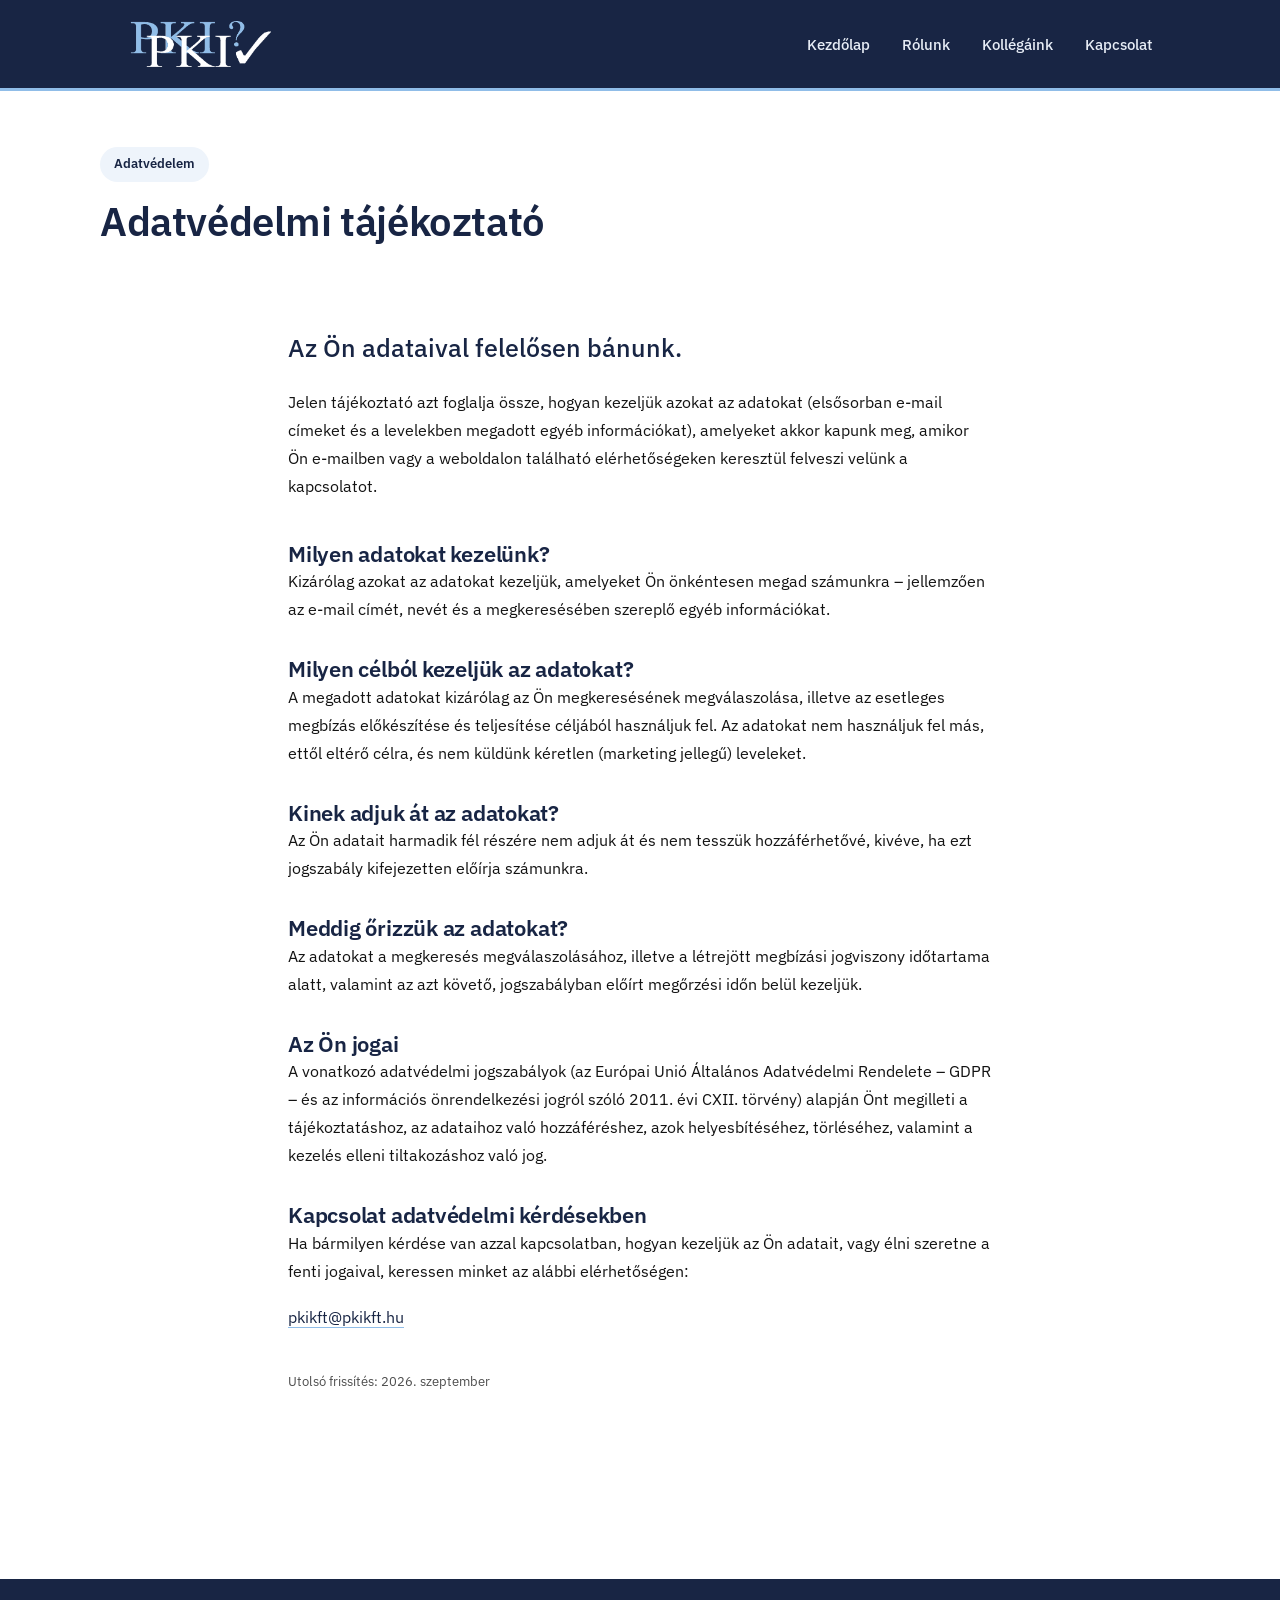
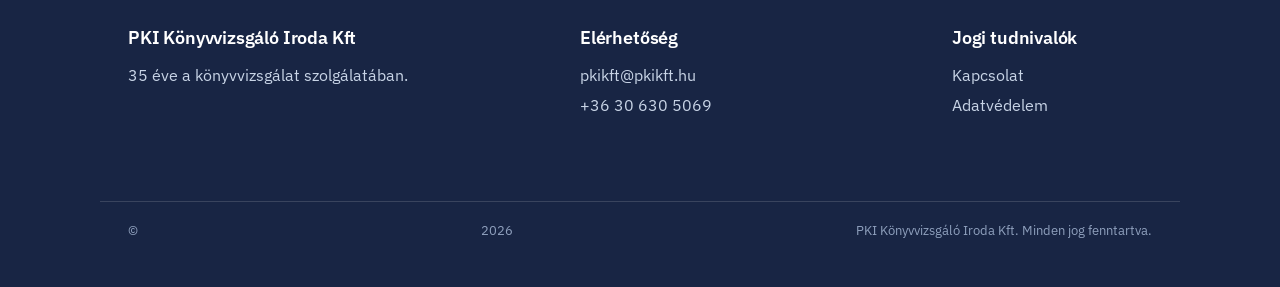
==== adatvedelem.html @ 6ae51c29 "Add files via upload" ====
<!DOCTYPE html>
<html lang="hu">
<head>
<script>document.documentElement.classList.add('js');</script>
<meta charset="UTF-8">
<meta name="viewport" content="width=device-width, initial-scale=1.0">
<title>Adatvédelem – PKI Könyvvizsgáló Iroda Kft</title>
<meta name="description" content="Tájékoztató arról, hogyan kezeli a PKI Könyvvizsgáló Iroda Kft a kapcsolatfelvétel során megadott adatokat.">
<meta property="og:type" content="website">
<meta property="og:url" content="https://pkikft.hu/adatvedelem.html">
<meta property="og:title" content="Adatvédelem – PKI Könyvvizsgáló Iroda Kft">
<meta property="og:description" content="Tájékoztató arról, hogyan kezeli a PKI Könyvvizsgáló Iroda Kft a kapcsolatfelvétel során megadott adatokat.">
<meta property="og:image" content="https://pkikft.hu/assets/og-image.png">
<meta name="twitter:card" content="summary_large_image">
<meta name="twitter:title" content="Adatvédelem – PKI Könyvvizsgáló Iroda Kft">
<meta name="twitter:image" content="https://pkikft.hu/assets/og-image.png">
<link rel="stylesheet" href="assets/styles.css">
</head>
<body>

<header class="site">
  <div class="wrap">
    <a href="index.html" class="logo-link">
      <img src="assets/logo-dark.png" alt="PKI Könyvvizsgáló Iroda Kft" class="logo">
    </a>
    <nav class="main">
      <ul>
        <li><a href="index.html">Kezdőlap</a></li>
        <li><a href="rolunk.html">Rólunk</a></li>
        <li><a href="kollegaink.html">Kollégáink</a></li>
        <li><a href="kapcsolat.html">Kapcsolat</a></li>
      </ul>
    </nav>
  </div>
</header>

<main>
  <div class="wrap page-header">
    <p class="eyebrow reveal">Adatvédelem</p>
    <h1 class="reveal">Adatvédelmi tájékoztató</h1>
  </div>

  <section class="block">
    <div class="wrap reveal" style="max-width:760px;">
      <p class="lead">Az Ön adataival felelősen bánunk.</p>
      <p>Jelen tájékoztató azt foglalja össze, hogyan kezeljük azokat az adatokat (elsősorban e-mail címeket és a levelekben megadott egyéb információkat), amelyeket akkor kapunk meg, amikor Ön e-mailben vagy a weboldalon található elérhetőségeken keresztül felveszi velünk a kapcsolatot.</p>

      <h2 style="margin-top:40px; font-size:22px;">Milyen adatokat kezelünk?</h2>
      <p>Kizárólag azokat az adatokat kezeljük, amelyeket Ön önkéntesen megad számunkra – jellemzően az e-mail címét, nevét és a megkeresésében szereplő egyéb információkat.</p>

      <h2 style="margin-top:32px; font-size:22px;">Milyen célból kezeljük az adatokat?</h2>
      <p>A megadott adatokat kizárólag az Ön megkeresésének megválaszolása, illetve az esetleges megbízás előkészítése és teljesítése céljából használjuk fel. Az adatokat nem használjuk fel más, ettől eltérő célra, és nem küldünk kéretlen (marketing jellegű) leveleket.</p>

      <h2 style="margin-top:32px; font-size:22px;">Kinek adjuk át az adatokat?</h2>
      <p>Az Ön adatait harmadik fél részére nem adjuk át és nem tesszük hozzáférhetővé, kivéve, ha ezt jogszabály kifejezetten előírja számunkra.</p>

      <h2 style="margin-top:32px; font-size:22px;">Meddig őrizzük az adatokat?</h2>
      <p>Az adatokat a megkeresés megválaszolásához, illetve a létrejött megbízási jogviszony időtartama alatt, valamint az azt követő, jogszabályban előírt megőrzési időn belül kezeljük.</p>

      <h2 style="margin-top:32px; font-size:22px;">Az Ön jogai</h2>
      <p>A vonatkozó adatvédelmi jogszabályok (az Európai Unió Általános Adatvédelmi Rendelete – GDPR – és az információs önrendelkezési jogról szóló 2011. évi CXII. törvény) alapján Önt megilleti a tájékoztatáshoz, az adataihoz való hozzáféréshez, azok helyesbítéséhez, törléséhez, valamint a kezelés elleni tiltakozáshoz való jog.</p>

      <h2 style="margin-top:32px; font-size:22px;">Kapcsolat adatvédelmi kérdésekben</h2>
      <p>Ha bármilyen kérdése van azzal kapcsolatban, hogyan kezeljük az Ön adatait, vagy élni szeretne a fenti jogaival, keressen minket az alábbi elérhetőségen:</p>
      <p><a href="mailto:pkikft@pkikft.hu" style="border-bottom:1px solid var(--blue); text-decoration:none; color:var(--navy);">pkikft@pkikft.hu</a></p>

      <p style="margin-top:40px; font-size:13px; color:var(--ink-soft);">Utolsó frissítés: 2026. szeptember</p>
    </div>
  </section>
</main>

<footer class="site">
  <div class="wrap">
    <div class="col">
      <h3>PKI Könyvvizsgáló Iroda Kft</h3>
      <p>35 éve a könyvvizsgálat szolgálatában.</p>
    </div>
    <div class="col">
      <h3>Elérhetőség</h3>
      <p><a href="mailto:pkikft@pkikft.hu">pkikft@pkikft.hu</a></p>
      <p><a href="tel:+36306305069">+36 30 630 5069</a></p>
    </div>
    <div class="col">
      <h3>Jogi tudnivalók</h3>
      <p><a href="kapcsolat.html">Kapcsolat</a></p>
      <p><a href="adatvedelem.html">Adatvédelem</a></p>
    </div>
  </div>
  <div class="wrap bottom">
    © <span id="year"></span> PKI Könyvvizsgáló Iroda Kft. Minden jog fenntartva.
  </div>
</footer>

<script>document.getElementById('year').textContent = new Date().getFullYear();</script>
<script src="assets/scripts.js" defer></script>
</body>
</html>
---- assets/styles.css ----
@import url('https://fonts.googleapis.com/css2?family=IBM+Plex+Sans:wght@400;500;600;700&display=swap');

:root{
  --navy:#182544;
  --navy-deep:#101a30;
  --blue:#90bde8;
  --blue-pale:#eef4fb;
  --white:#ffffff;
  --ink:#131313;
  --ink-soft:#4d4d4d;
  --rule:#d9e3ef;
  --max:1080px;
}

*{ box-sizing:border-box; }

html,body{
  margin:0;
  padding:0;
  background:var(--white);
  color:var(--ink);
  font-family:'IBM Plex Sans', system-ui, sans-serif;
  -webkit-font-smoothing:antialiased;
  scroll-behavior:smooth;
  overflow-x:hidden;
}

h1,h2,h3{
  font-family:'IBM Plex Sans', system-ui, sans-serif;
  font-weight:600;
  letter-spacing:-0.01em;
  color:var(--navy);
  margin:0;
  line-height:1.25;
  overflow-wrap:break-word;
}

p{
  line-height:1.75;
  color:var(--ink);
  margin:0 0 18px 0;
  overflow-wrap:break-word;
}

a{ color:var(--navy); }

.wrap{
  max-width:var(--max);
  margin:0 auto;
  padding:0 28px;
}

/* Header */
header.site{
  background:var(--navy);
  border-bottom:3px solid var(--blue);
  position:sticky;
  top:0;
  z-index:10;
}

header.site .wrap{
  display:flex;
  align-items:center;
  justify-content:space-between;
  padding-top:18px;
  padding-bottom:18px;
  gap:24px;
}

header.site .logo-link{
  display:flex;
  align-items:center;
}

header.site img.logo{
  height:52px;
  width:auto;
  display:block;
}

nav.main ul{
  list-style:none;
  display:flex;
  gap:32px;
  margin:0;
  padding:0;
}

nav.main a{
  text-decoration:none;
  color:#e7edf6;
  font-size:15px;
  font-weight:500;
  padding-bottom:4px;
  border-bottom:2px solid transparent;
}

nav.main a:hover,
nav.main a.active{
  color:#ffffff;
  border-bottom-color:var(--blue);
}

/* Footer */
footer.site{
  background:var(--navy);
  color:var(--white);
  margin-top:96px;
}

footer.site .wrap{
  padding-top:48px;
  padding-bottom:48px;
  display:flex;
  flex-wrap:wrap;
  justify-content:space-between;
  gap:32px;
}

footer.site h3{
  color:var(--white);
  font-size:18px;
  margin-bottom:10px;
}

footer.site p, footer.site a{
  color:#c8d4e6;
  margin:0;
  line-height:1.9;
}

footer.site a{ text-decoration:none; }
footer.site a:hover{ color:var(--blue); }

footer.site .col{ min-width:200px; }

footer.site .bottom{
  border-top:1px solid rgba(255,255,255,0.14);
  margin-top:32px;
  padding-top:20px;
  font-size:13px;
  color:#8fa0bd;
}

/* Generic section blocks */
section.block{
  padding:72px 0;
}

section.block.tint{
  background:var(--blue-pale);
}

.eyebrow{
  display:inline-block;
  color:var(--navy);
  background:var(--blue-pale);
  font-weight:600;
  font-size:13px;
  padding:6px 14px;
  border-radius:999px;
  margin-bottom:14px;
}

.lead{
  font-family:'IBM Plex Sans', system-ui, sans-serif;
  font-weight:500;
  font-size:clamp(20px,2.4vw,25px);
  color:var(--navy);
  max-width:34ch;
}

/* Cards / links list (not identical rounded shadow cards — flat, divided) */
.link-list{
  display:grid;
  grid-template-columns:repeat(3,1fr);
  border-top:1px solid var(--rule);
  border-left:1px solid var(--rule);
  margin-top:40px;
}

.link-list a{
  display:block;
  padding:32px 28px;
  border-right:1px solid var(--rule);
  border-bottom:1px solid var(--rule);
  border-top:3px solid transparent;
  text-decoration:none;
  color:var(--ink);
  transition:background 0.2s ease, border-color 0.2s ease, transform 0.2s ease;
}

.link-list a:hover{
  background:var(--blue-pale);
  border-top-color:var(--blue);
  transform:translateY(-3px);
}

.link-list h3{
  font-size:20px;
  margin-bottom:8px;
}

.link-list span.arrow{
  display:inline-block;
  margin-top:14px;
  color:var(--navy);
  font-size:14px;
  font-weight:500;
}

@media (max-width:760px){
  .link-list{ grid-template-columns:1fr; }
  nav.main ul{ gap:14px; flex-wrap:wrap; }
  nav.main a{ font-size:14px; }
  header.site .wrap{ flex-wrap:wrap; gap:12px; }
  header.site img.logo{ height:40px; }
}

@media (max-width:480px){
  .wrap{ padding:0 20px; }
  header.site img.logo{ height:30px; }
  nav.main ul{ gap:10px 16px; }
  nav.main a{ font-size:13px; }
}

/* Colleague cards */
.people{
  display:grid;
  grid-template-columns:repeat(2,1fr);
  gap:1px;
  background:var(--rule);
  margin-top:40px;
  border:1px solid var(--rule);
}

.person{
  background:var(--white);
  padding:32px;
  border-left:3px solid var(--blue);
}

.person .role{
  color:var(--blue);
  font-weight:600;
  font-size:13px;
  margin-bottom:8px;
}

.person h3{
  font-size:22px;
  margin-bottom:6px;
}

.person .meta{
  color:var(--ink-soft);
  font-size:14px;
}

@media (max-width:760px){
  .people{ grid-template-columns:1fr; }
}

/* Contact */
.contact-grid{
  display:grid;
  grid-template-columns:1.1fr 0.9fr;
  gap:56px;
  margin-top:40px;
}

.contact-info .item{
  padding:18px 0;
  border-bottom:1px solid var(--rule);
}

.contact-info .item:first-child{ padding-top:0; }

.contact-info .label{
  font-size:13px;
  color:var(--ink-soft);
  margin-bottom:4px;
}

.contact-info .value{
  font-size:17px;
}

.contact-info .value a{
  text-decoration:none;
  border-bottom:1px solid var(--blue);
}

@media (max-width:760px){
  .contact-grid{ grid-template-columns:1fr; }
}

/* Hero brand mark echo (offset duplicate, like the logo construction) */
.brand-echo{
  position:relative;
  display:inline-block;
  font-family:'IBM Plex Sans', system-ui, sans-serif;
  font-weight:700;
  letter-spacing:-0.02em;
  line-height:1;
}

.brand-echo .back{
  color:var(--blue);
  position:absolute;
  top:6px;
  left:10px;
  z-index:0;
}

.brand-echo .front{
  color:var(--navy);
  position:relative;
  z-index:1;
}

.hero{
  padding:80px 0 64px 0;
}

.hero .years{
  font-size:clamp(64px,10vw,120px);
}

.hero .years-label{
  font-size:16px;
  color:var(--ink-soft);
  margin-top:8px;
  max-width:40ch;
}

.hero h1{
  font-size:clamp(30px,4.2vw,44px);
  margin-top:28px;
  max-width:16ch;
}

.hero p.intro{
  max-width:58ch;
  margin-top:20px;
  font-size:17px;
}

@media (max-width:600px){
  .hero{ padding:48px 0 40px 0; }
  .hero .years{ font-size:52px; }
  .brand-echo .back{ left:6px; top:4px; }
  .hero .years-label{ font-size:14px; max-width:none; }
  .hero h1{ max-width:none; }
}

.page-header{
  padding:56px 0 8px 0;
}

.page-header h1{
  font-size:clamp(30px,4vw,40px);
}

@media (max-width:600px){
  .page-header{ padding:36px 0 4px 0; }
  .page-header h1{ font-size:26px; }
  .lead{ max-width:none; }
}

/* Stats */
.stats-grid{
  display:grid;
  grid-template-columns:repeat(3,1fr);
  gap:1px;
  background:var(--rule);
  border:1px solid var(--rule);
  margin-top:40px;
  position:relative;
}

.stats-track{
  display:contents;
}

.stat{
  background:var(--white);
  padding:36px 28px;
  border-left:3px solid var(--blue);
}

.stat .number{
  font-family:'IBM Plex Sans', system-ui, sans-serif;
  font-weight:700;
  font-size:clamp(36px,4.5vw,52px);
  color:var(--navy);
  letter-spacing:-0.02em;
  line-height:1;
}

.stat .label{
  margin-top:10px;
  font-size:15px;
  color:var(--ink-soft);
  max-width:22ch;
}

.stats-dots{
  display:none;
  justify-content:center;
  gap:8px;
  margin-top:18px;
}

.stats-dots button{
  width:8px;
  height:8px;
  padding:0;
  border-radius:50%;
  border:none;
  background:var(--rule);
  cursor:pointer;
}

.stats-dots button.active{
  background:var(--blue);
}

@media (max-width:760px){
  .stats-grid{
    display:block;
    overflow:hidden;
    position:relative;
    border:1px solid var(--rule);
    background:var(--white);
  }
  .stats-track{
    display:flex;
    transition:transform 0.45s ease;
  }
  .stat{
    min-width:100%;
    box-sizing:border-box;
    border-left:none;
    border-right:1px solid var(--rule);
  }
  .stats-dots{ display:flex; }
}

/* Services */
.services-grid{
  display:grid;
  grid-template-columns:repeat(2,1fr);
  gap:1px;
  background:var(--rule);
  border:1px solid var(--rule);
  margin-top:40px;
}

.service{
  background:var(--white);
  padding:32px;
  border-left:3px solid var(--blue);
}

.service h3{
  font-size:19px;
  margin-bottom:10px;
}

.service p{
  margin:0;
  font-size:15px;
  color:var(--ink-soft);
}

@media (max-width:760px){
  .services-grid{ grid-template-columns:1fr; }
}

/* Reveal-on-scroll animáció — csak akkor rejt el semmit, ha a JS ténylegesen fut */
.reveal{
  transition:opacity 0.7s ease, transform 0.7s ease;
}

html.js .reveal{
  opacity:0;
  transform:translateY(28px);
}

html.js .reveal.is-visible{
  opacity:1;
  transform:none;
}

.reveal-group .reveal:nth-child(2){ transition-delay:0.08s; }
.reveal-group .reveal:nth-child(3){ transition-delay:0.16s; }
.reveal-group .reveal:nth-child(4){ transition-delay:0.24s; }
.reveal-group .reveal:nth-child(5){ transition-delay:0.32s; }

@media (prefers-reduced-motion: reduce){
  .reveal{ opacity:1; transform:none; transition:none; }
}

/* Homepage full-page snap scrolling */
html.home-scroll, body.home-scroll{
  height:100%;
}

body.home-scroll{
  margin:0;
  overflow:hidden;
  display:flex;
  flex-direction:column;
}

body.home-scroll header.site{
  flex:0 0 auto;
  position:static;
}

body.home-scroll .snap-container{
  flex:1 1 auto;
  overflow-y:auto;
  overflow-x:hidden;
  scroll-behavior:smooth;
  scroll-snap-type:y mandatory;
  -webkit-overflow-scrolling:touch;
}

body.home-scroll .snap-section{
  scroll-snap-align:start;
  scroll-snap-stop:always;
  min-height:100%;
  display:flex;
  flex-direction:column;
  justify-content:center;
  padding-top:32px;
  padding-bottom:32px;
}

body.home-scroll footer.site.snap-section{
  justify-content:flex-end;
}

@media (max-width:760px){
  body.home-scroll .snap-section{ padding-top:20px; padding-bottom:20px; }
}

/* CTA buttons */
.btn{
  display:inline-block;
  padding:14px 28px;
  text-decoration:none;
  font-weight:500;
  transition:transform 0.2s ease, box-shadow 0.2s ease, background 0.2s ease, color 0.2s ease;
}

.btn-primary{
  background:var(--navy);
  color:#fff;
}

.btn-primary:hover{
  transform:translateY(-2px);
  box-shadow:0 10px 20px rgba(24,37,68,0.25);
}

.btn-secondary{
  border:1px solid var(--navy);
  color:var(--navy);
}

.btn-secondary:hover{
  transform:translateY(-2px);
  background:var(--blue-pale);
}

/* Stat/service/person cards: subtle lift on hover */
.stat, .service, .person{
  transition:transform 0.2s ease, box-shadow 0.2s ease;
}

.stat:hover, .service:hover, .person:hover{
  transform:translateY(-2px);
  box-shadow:0 12px 24px rgba(24,37,68,0.08);
  position:relative;
  z-index:1;
}
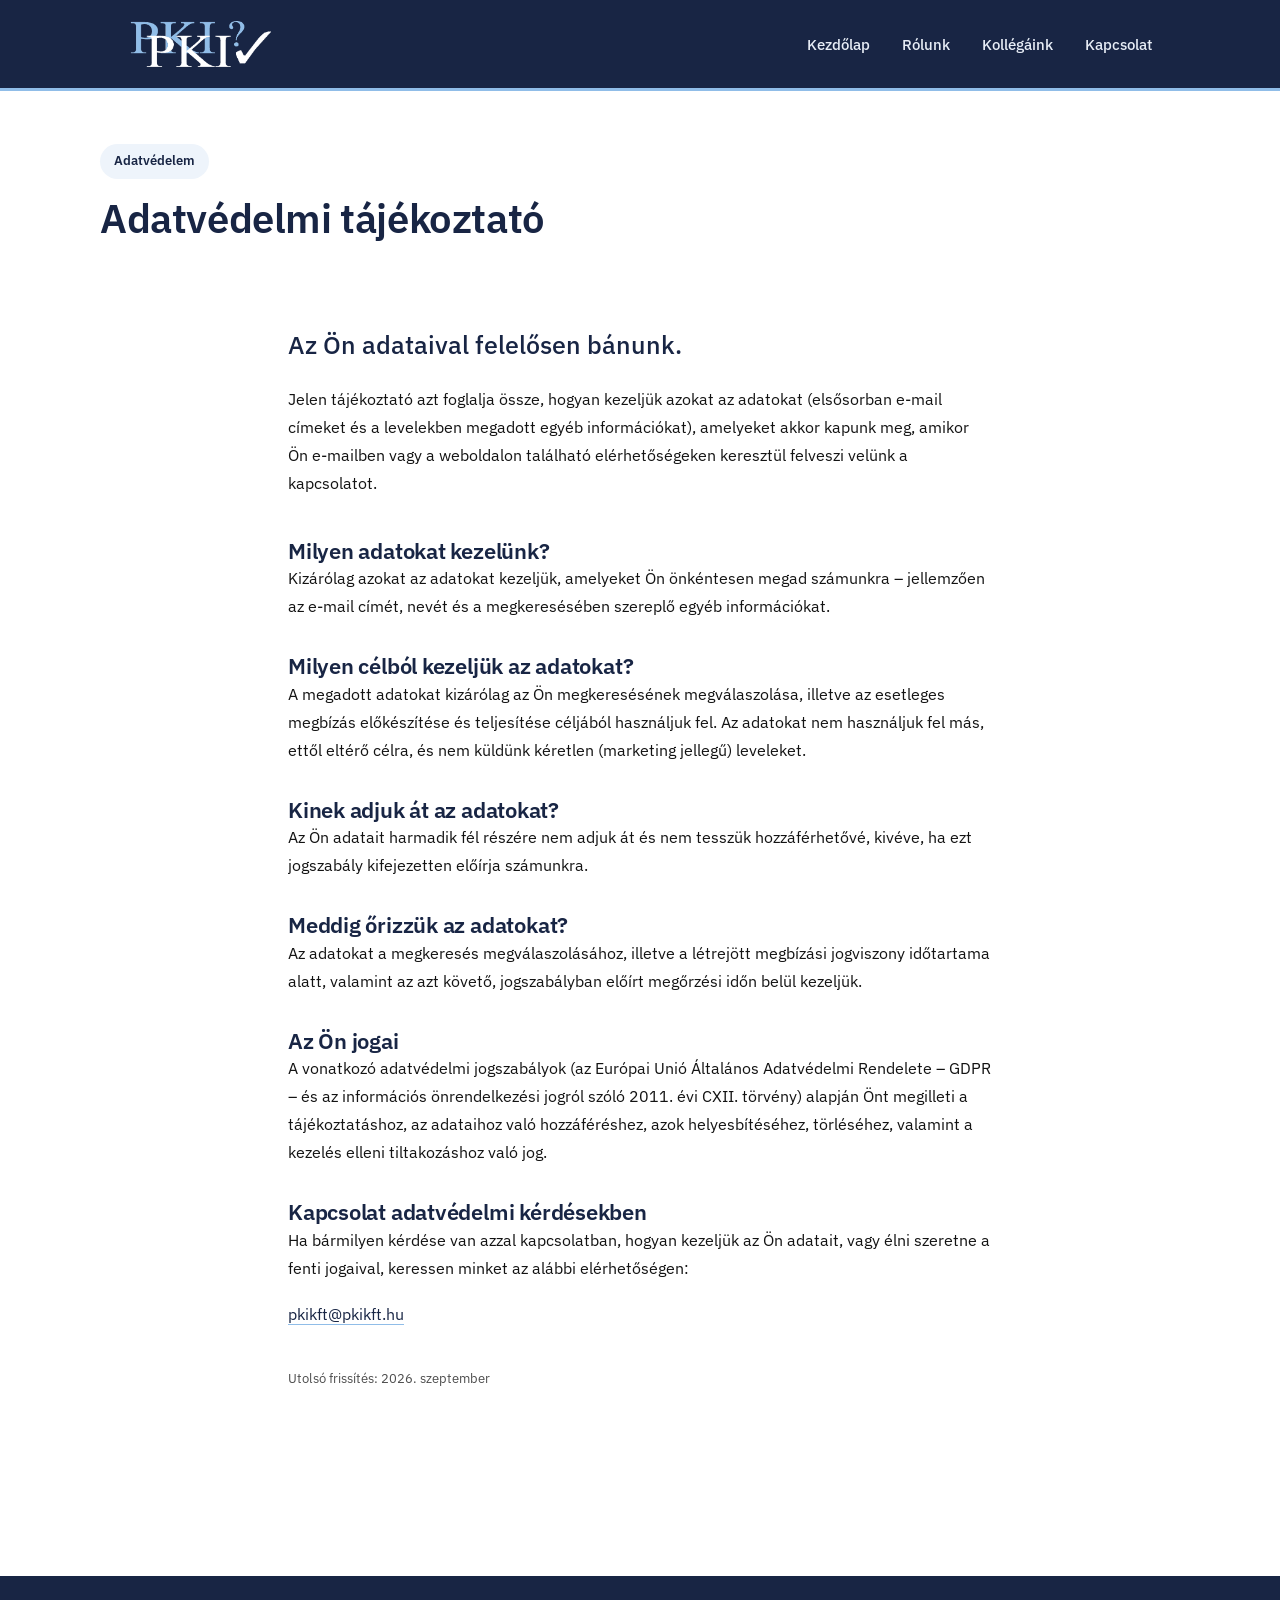
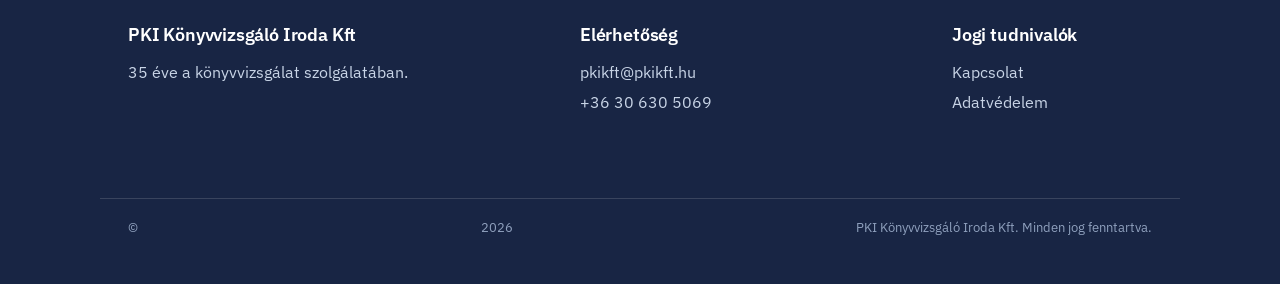
==== commit 0127fede: "Add files via upload" ====
--- a/adatvedelem.html
+++ b/adatvedelem.html
@@ -14,6 +14,11 @@
 <meta name="twitter:card" content="summary_large_image">
 <meta name="twitter:title" content="Adatvédelem – PKI Könyvvizsgáló Iroda Kft">
 <meta name="twitter:image" content="https://pkikft.hu/assets/og-image.png">
+<link rel="icon" href="/favicon.ico" sizes="any">
+<link rel="icon" type="image/png" sizes="32x32" href="assets/favicon-32.png">
+<link rel="icon" type="image/png" sizes="16x16" href="assets/favicon-16.png">
+<link rel="icon" type="image/png" sizes="192x192" href="assets/favicon-192.png">
+<link rel="apple-touch-icon" href="assets/apple-touch-icon.png">
 <link rel="stylesheet" href="assets/styles.css">
 </head>
 <body>
--- a/assets/styles.css
+++ b/assets/styles.css
@@ -54,9 +54,32 @@
 header.site{
   background:var(--navy);
   border-bottom:3px solid var(--blue);
-  position:sticky;
+  position:fixed;
   top:0;
-  z-index:10;
+  left:0;
+  right:0;
+  width:100%;
+  z-index:50;
+}
+
+/* A kezdőlap saját flex/snap elrendezést használ, ott a fejléc a normál
+   dokumentumfolyamban marad fixen a tetején, nincs szükség position:fixed-re */
+body.home-scroll header.site{
+  position:static;
+}
+
+/* A többi oldalon a fejléc kikerül a dokumentumfolyamból, ezért az
+   oldal tartalmának kell hagyni helyet felül, hogy ne csússzon alá */
+body:not(.home-scroll){
+  padding-top:88px;
+}
+
+@media (max-width:760px){
+  body:not(.home-scroll){ padding-top:76px; }
+}
+
+@media (max-width:480px){
+  body:not(.home-scroll){ padding-top:66px; }
 }
 
 header.site .wrap{
@@ -219,7 +242,6 @@
 }
 
 @media (max-width:480px){
-  .wrap{ padding:0 20px; }
   header.site img.logo{ height:30px; }
   nav.main ul{ gap:10px 16px; }
   nav.main a{ font-size:13px; }
@@ -233,6 +255,28 @@
   background:var(--rule);
   margin-top:40px;
   border:1px solid var(--rule);
+}
+
+.people.stacked{
+  grid-template-columns:1fr;
+}
+
+.people.compact .person{
+  padding:20px 22px;
+}
+
+.people.compact .person h3{
+  font-size:18px;
+  margin-bottom:4px;
+}
+
+.people.compact .person .role{
+  font-size:12px;
+  margin-bottom:6px;
+}
+
+.people.compact .person .meta{
+  font-size:13px;
 }
 
 .person{
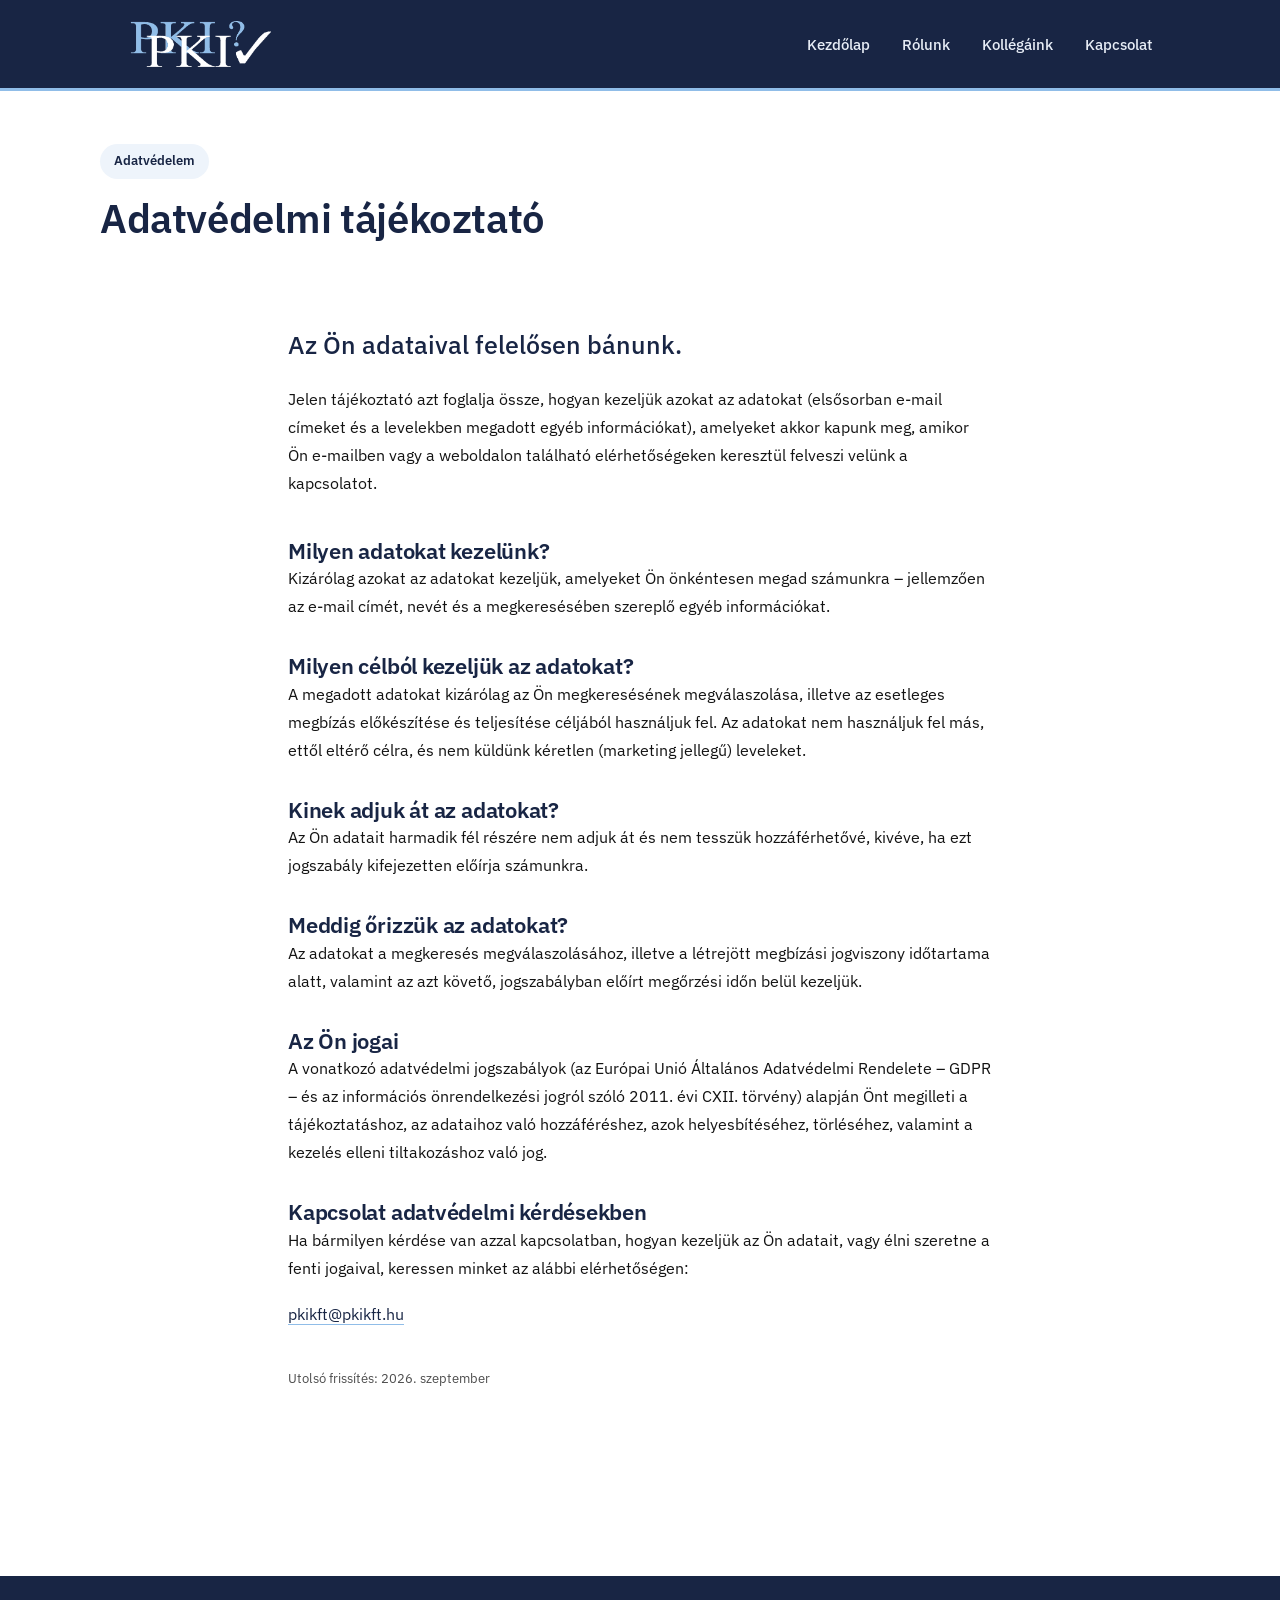
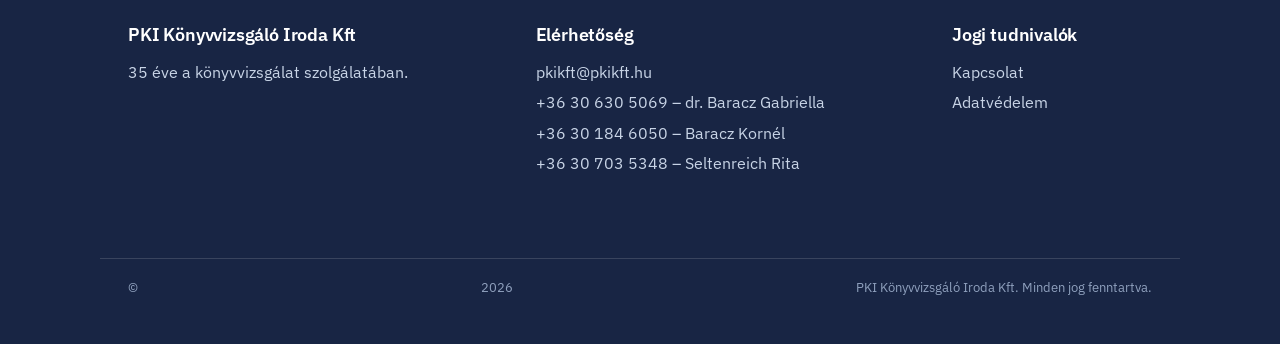
==== commit 7758e8ec: "Add files via upload" ====
--- a/adatvedelem.html
+++ b/adatvedelem.html
@@ -6,6 +6,7 @@
 <meta name="viewport" content="width=device-width, initial-scale=1.0">
 <title>Adatvédelem – PKI Könyvvizsgáló Iroda Kft</title>
 <meta name="description" content="Tájékoztató arról, hogyan kezeli a PKI Könyvvizsgáló Iroda Kft a kapcsolatfelvétel során megadott adatokat.">
+<link rel="canonical" href="https://pkikft.hu/adatvedelem.html">
 <meta property="og:type" content="website">
 <meta property="og:url" content="https://pkikft.hu/adatvedelem.html">
 <meta property="og:title" content="Adatvédelem – PKI Könyvvizsgáló Iroda Kft">
@@ -83,7 +84,9 @@
     <div class="col">
       <h3>Elérhetőség</h3>
       <p><a href="mailto:pkikft@pkikft.hu">pkikft@pkikft.hu</a></p>
-      <p><a href="tel:+36306305069">+36 30 630 5069</a></p>
+      <p><a href="tel:+36306305069">+36 30 630 5069</a> – dr. Baracz Gabriella</p>
+      <p><a href="tel:+36301846050">+36 30 184 6050</a> – Baracz Kornél</p>
+      <p><a href="tel:+36307035348">+36 30 703 5348</a> – Seltenreich Rita</p>
     </div>
     <div class="col">
       <h3>Jogi tudnivalók</h3>
